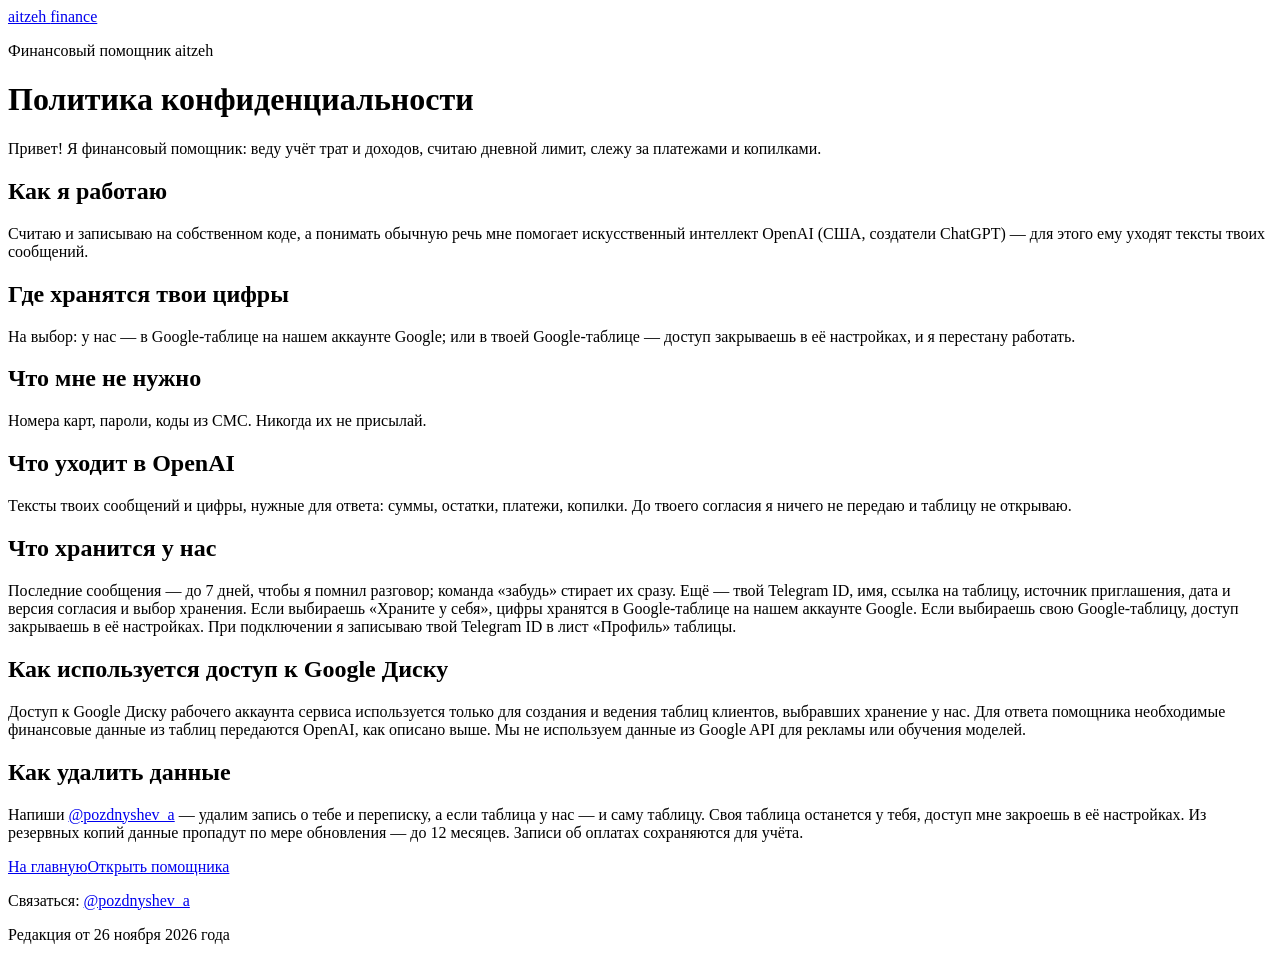
==== privacy.html @ 9621fd41 "Add public privacy policy" ====
<!doctype html>
<html lang="ru">
<head>
  <meta charset="utf-8">
  <meta name="viewport" content="width=device-width, initial-scale=1">
  <meta name="description" content="Как финансовый помощник aitzeh обрабатывает сообщения и данные, где хранятся цифры и как удалить данные.">
  <title>Политика конфиденциальности — aitzeh finance</title>
  <link rel="stylesheet" href="styles.css">
</head>
<body>
  <header class="site-header"><a class="brand" href="./">aitzeh <span>finance</span></a></header>
  <main class="policy">
    <p class="eyebrow">Финансовый помощник aitzeh</p>
    <h1>Политика конфиденциальности</h1>
    <p class="lede">Привет! Я финансовый помощник: веду учёт трат и доходов, считаю дневной лимит, слежу за платежами и копилками.</p>

    <section aria-labelledby="work">
      <h2 id="work">Как я работаю</h2>
      <p>Считаю и записываю на собственном коде, а понимать обычную речь мне помогает искусственный интеллект OpenAI (США, создатели ChatGPT) — для этого ему уходят тексты твоих сообщений.</p>
    </section>
    <section aria-labelledby="storage">
      <h2 id="storage">Где хранятся твои цифры</h2>
      <p>На выбор: у нас — в Google-таблице на нашем аккаунте Google; или в твоей Google-таблице — доступ закрываешь в её настройках, и я перестану работать.</p>
    </section>
    <section aria-labelledby="sensitive">
      <h2 id="sensitive">Что мне не нужно</h2>
      <p>Номера карт, пароли, коды из СМС. Никогда их не присылай.</p>
    </section>
    <section aria-labelledby="openai">
      <h2 id="openai">Что уходит в OpenAI</h2>
      <p>Тексты твоих сообщений и цифры, нужные для ответа: суммы, остатки, платежи, копилки. До твоего согласия я ничего не передаю и таблицу не открываю.</p>
    </section>
    <section aria-labelledby="service-data">
      <h2 id="service-data">Что хранится у нас</h2>
      <p>Последние сообщения — до 7 дней, чтобы я помнил разговор; команда «забудь» стирает их сразу. Ещё — твой Telegram ID, имя, ссылка на таблицу, источник приглашения, дата и версия согласия и выбор хранения. Если выбираешь «Храните у себя», цифры хранятся в Google-таблице на нашем аккаунте Google. Если выбираешь свою Google-таблицу, доступ закрываешь в её настройках. При подключении я записываю твой Telegram ID в лист «Профиль» таблицы.</p>
    </section>
    <section aria-labelledby="google">
      <h2 id="google">Как используется доступ к Google Диску</h2>
      <p>Доступ к Google Диску рабочего аккаунта сервиса используется только для создания и ведения таблиц клиентов, выбравших хранение у нас. Для ответа помощника необходимые финансовые данные из таблиц передаются OpenAI, как описано выше. Мы не используем данные из Google API для рекламы или обучения моделей.</p>
    </section>
    <section aria-labelledby="deletion">
      <h2 id="deletion">Как удалить данные</h2>
      <p>Напиши <a href="https://t.me/pozdnyshev_a">@pozdnyshev_a</a> — удалим запись о тебе и переписку, а если таблица у нас — и саму таблицу. Своя таблица останется у тебя, доступ мне закроешь в её настройках. Из резервных копий данные пропадут по мере обновления — до 12 месяцев. Записи об оплатах сохраняются для учёта.</p>
    </section>
    <nav class="page-nav" aria-label="Навигация"><a href="./">На главную</a><a href="https://t.me/aitzeh_finance_bot">Открыть помощника</a></nav>
  </main>
  <footer class="site-footer">
    <p>Связаться: <a href="https://t.me/pozdnyshev_a">@pozdnyshev_a</a></p>
    <p>Редакция от <time datetime="2026-11-26">26 ноября 2026 года</time></p>
  </footer>
</body>
</html>
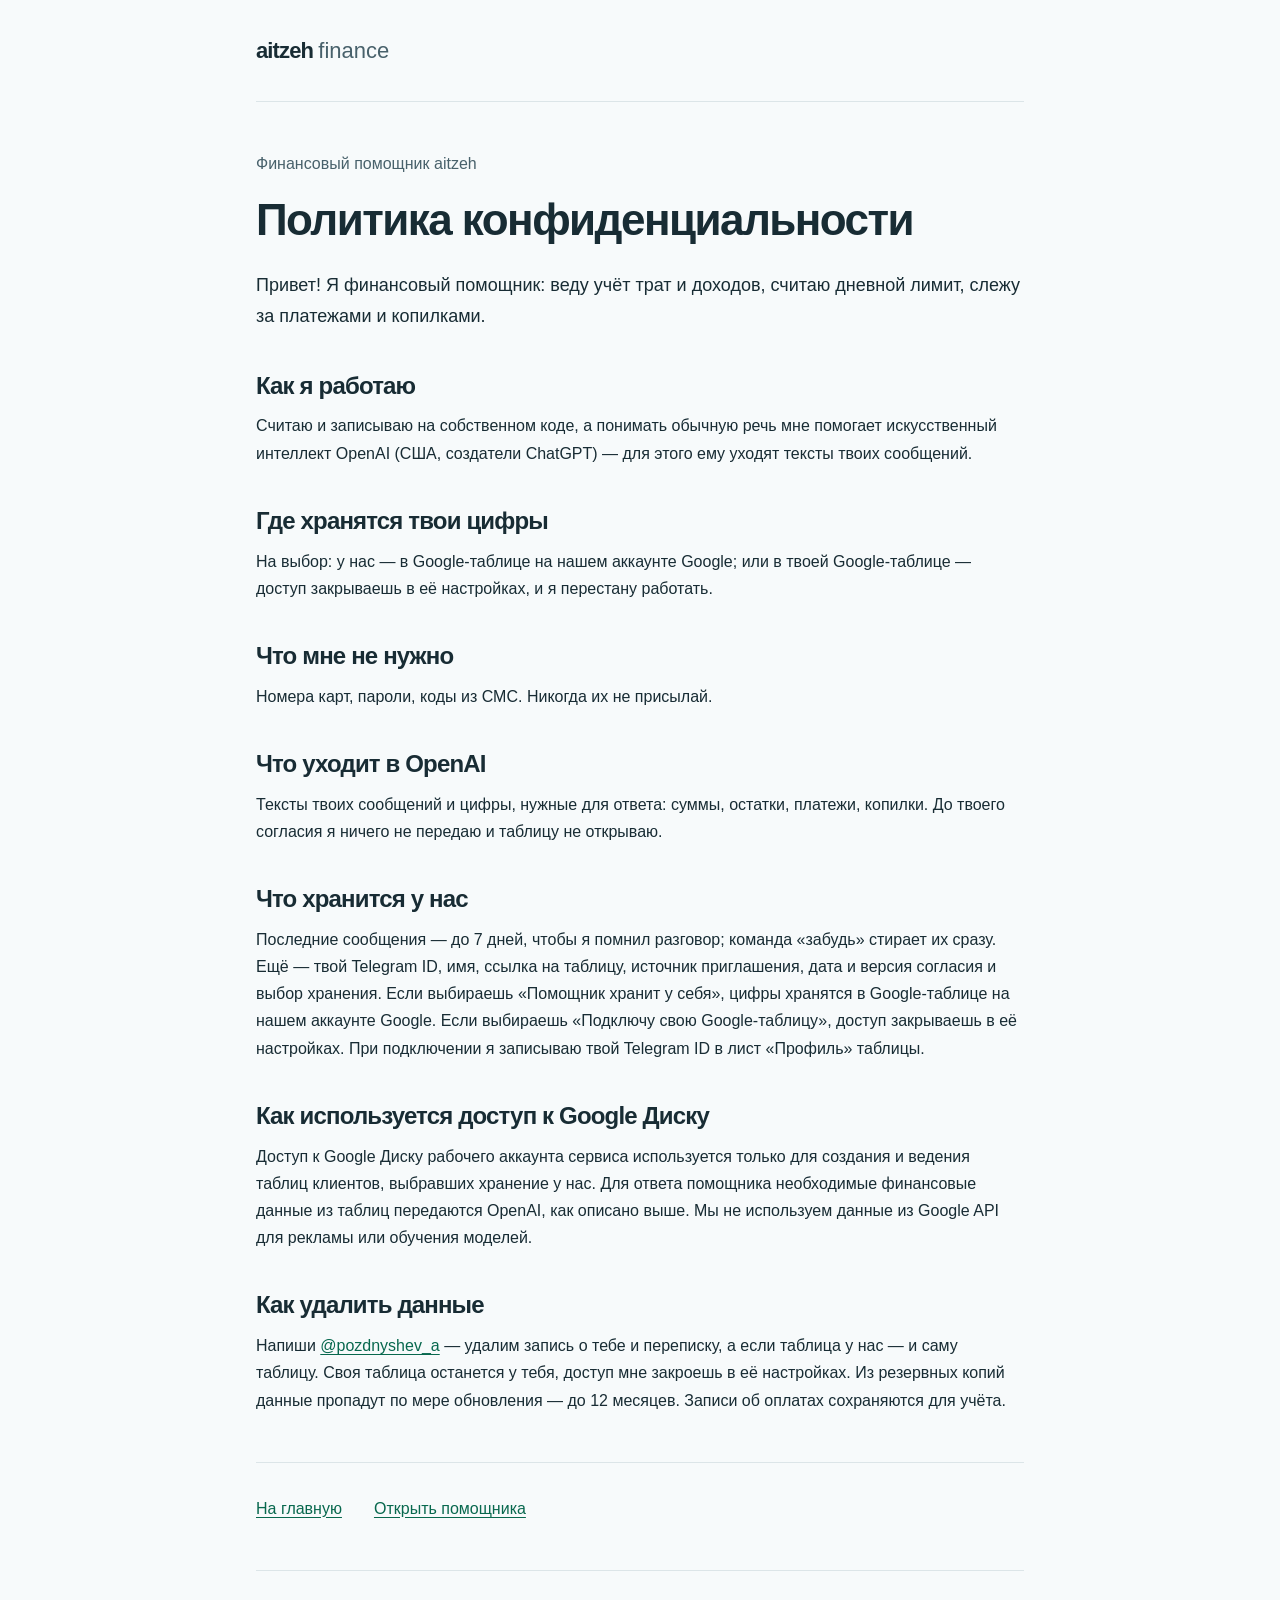
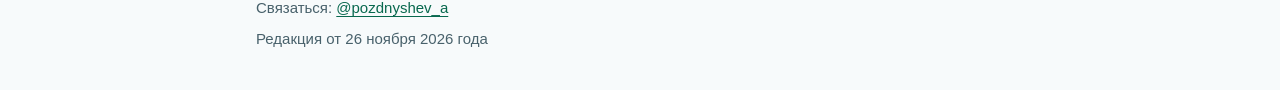
==== commit d2d8ff44: "Match storage option labels to the bot consent text" ====
--- a/privacy.html
+++ b/privacy.html
@@ -32,7 +32,7 @@
     </section>
     <section aria-labelledby="service-data">
       <h2 id="service-data">Что хранится у нас</h2>
-      <p>Последние сообщения — до 7 дней, чтобы я помнил разговор; команда «забудь» стирает их сразу. Ещё — твой Telegram ID, имя, ссылка на таблицу, источник приглашения, дата и версия согласия и выбор хранения. Если выбираешь «Храните у себя», цифры хранятся в Google-таблице на нашем аккаунте Google. Если выбираешь свою Google-таблицу, доступ закрываешь в её настройках. При подключении я записываю твой Telegram ID в лист «Профиль» таблицы.</p>
+      <p>Последние сообщения — до 7 дней, чтобы я помнил разговор; команда «забудь» стирает их сразу. Ещё — твой Telegram ID, имя, ссылка на таблицу, источник приглашения, дата и версия согласия и выбор хранения. Если выбираешь «Помощник хранит у себя», цифры хранятся в Google-таблице на нашем аккаунте Google. Если выбираешь «Подключу свою Google-таблицу», доступ закрываешь в её настройках. При подключении я записываю твой Telegram ID в лист «Профиль» таблицы.</p>
     </section>
     <section aria-labelledby="google">
       <h2 id="google">Как используется доступ к Google Диску</h2>
--- a/styles.css
+++ b/styles.css
@@ -0,0 +1,39 @@
+:root {
+  color-scheme: light;
+  font-family: -apple-system, BlinkMacSystemFont, "Segoe UI", sans-serif;
+  font-size: 100%;
+  line-height: 1.7;
+  color: #182c34;
+  background: #f7fafb;
+  -webkit-text-size-adjust: 100%;
+}
+* { box-sizing: border-box; }
+body { margin: 0; }
+a { color: #08684e; text-underline-offset: .2em; }
+a:hover { color: #034c39; }
+a:focus-visible { outline: 3px solid #bd6b10; outline-offset: 5px; }
+.site-header, main, .site-footer { width: min(100% - 2.5rem, 48rem); margin-inline: auto; }
+.site-header { padding-block: 2rem; border-bottom: 1px solid #dce5e8; }
+.brand { color: #182c34; font-size: 1.375rem; font-weight: 750; text-decoration: none; letter-spacing: -.04em; }
+.brand span { font-weight: 400; color: #48616b; letter-spacing: 0; }
+.eyebrow { color: #48616b; font-size: 1rem; margin: 0 0 1rem; }
+h1, h2 { line-height: 1.2; letter-spacing: -.035em; text-wrap: balance; }
+h1 { font-size: clamp(2rem, 5.5vw, 3.5rem); margin: 0 0 1.5rem; }
+h2 { font-size: 1.5rem; margin: 0 0 .75rem; }
+p { margin: 0 0 1rem; }
+.home { padding-block: clamp(3rem, 10vw, 6rem); }
+.intro { max-width: 39rem; font-size: 1.1875rem; }
+.button { display: inline-block; margin-top: 1.25rem; padding: .875rem 1.375rem; background: #08684e; color: #fff; border-radius: .625rem; font-size: 1rem; font-weight: 600; text-decoration: none; }
+.button:hover { color: #fff; background: #034c39; }
+.policy-link { margin-top: 1.5rem; }
+.policy { padding-block: 3rem; }
+.policy h1 { font-size: clamp(2rem, 5vw, 2.75rem); overflow-wrap: anywhere; }
+.lede { font-size: 1.125rem; }
+.policy section { margin-top: 2.5rem; }
+.page-nav { display: flex; flex-wrap: wrap; gap: 1rem 2rem; padding-top: 2rem; margin-top: 3rem; border-top: 1px solid #dce5e8; }
+.site-footer { border-top: 1px solid #dce5e8; padding-block: 1.5rem 2rem; color: #48616b; font-size: .9375rem; }
+.site-footer p { margin-bottom: .375rem; }
+@media (max-width: 480px) {
+  .site-header, main, .site-footer { width: calc(100% - 2rem); }
+  .button { display: block; text-align: center; }
+}
